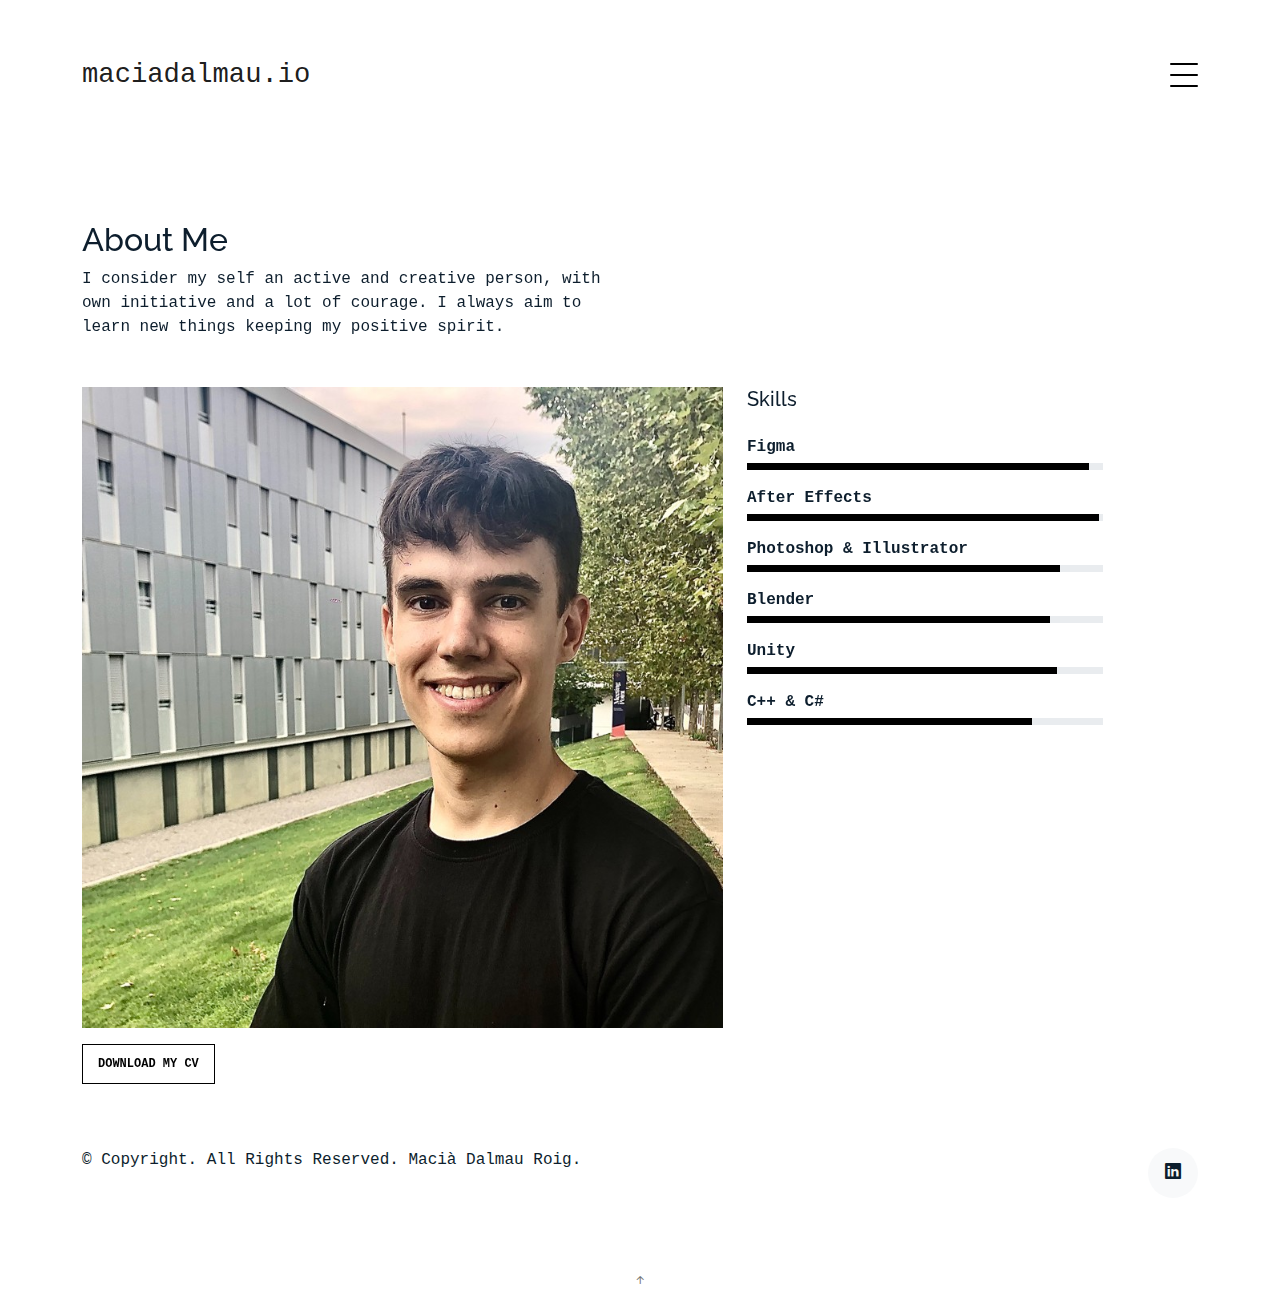
==== about.html @ d51afa18 "portfolio" ====
<!DOCTYPE html>
<html lang="en">

<head>
  <meta charset="utf-8">
  <meta content="width=device-width, initial-scale=1.0" name="viewport">

  <title>Macià Dalmau - About</title>
  <meta content="" name="description">
  <meta content="" name="keywords">

  <!-- Favicons -->
  <link href="assets/img/favicon.png" rel="icon">
  <link href="assets/img/apple-touch-icon.png" rel="apple-touch-icon">

  <!-- Google Fonts -->
  <link href="https://fonts.googleapis.com/css?family=https://fonts.googleapis.com/css?family=Inconsolata:400,500,600,700|Raleway:400,400i,500,500i,600,600i,700,700i" rel="stylesheet">

  <!-- Vendor CSS Files -->
  <link href="assets/vendor/aos/aos.css" rel="stylesheet">
  <link href="assets/vendor/bootstrap/css/bootstrap.min.css" rel="stylesheet">
  <link href="assets/vendor/bootstrap-icons/bootstrap-icons.css" rel="stylesheet">
  <link href="assets/vendor/swiper/swiper-bundle.min.css" rel="stylesheet">

  <!-- Template Main CSS File -->
  <link href="assets/css/style.css" rel="stylesheet">

  <!-- =======================================================
  * Template Name: MyPortfolio - v4.7.0
  * Template URL: https://bootstrapmade.com/myportfolio-bootstrap-portfolio-website-template/
  * Author: BootstrapMade.com
  * License: https://bootstrapmade.com/license/
  ======================================================== -->
</head>

<body>

  <!-- ======= Navbar ======= -->
  <div class="collapse navbar-collapse custom-navmenu" id="main-navbar">
    <div class="container py-2 py-md-5">
      <div class="row align-items-start">
        <div class="col-md-12">
          <ul class="custom-menu">
            <li class="active"><a href="index.html">Home</a></li>
            <li><a href="about.html">About Me</a></li>
            <li><a href="contact.html">Contact</a></li>
          </ul>
        </div>
      </div>
    </div>
  </div>

  <nav class="navbar navbar-light custom-navbar">
    <div class="container">
      <a class="navbar-brand" href="index.html">maciadalmau.io</a>
      <a href="#" class="burger" data-bs-toggle="collapse" data-bs-target="#main-navbar">
        <span></span>
      </a>
    </div>
  </nav>

  <main id="main">

    <section class="section pb-5">
      <div class="container">
        <div class="row mb-5 align-items-end">
          <div class="col-md-6" data-aos="fade-up">

            <h2>About Me</h2>
            <p class="mb-0">I consider my self an active and creative person, with own initiative and a lot of courage.
              I always aim to learn new things keeping my positive spirit. </p>
          </div>

        </div>

        <div class="row">
          <div class="col-md-4 ml-auto order-2" data-aos="fade-up">
            <h3 class="h3 mb-4">Skills</h3>
            <ul class="list-unstyled">
              <li class="mb-3">
                <div class="d-flex mb-1">
                  <strong>Figma</strong>
                </div>
                <div class="progress custom-progress">
                  <div class="progress-bar" role="progressbar" style="width: 96%" aria-valuenow="96" aria-valuemin="0" aria-valuemax="100"></div>
                </div>
              </li>
              <li class="mb-3">
                <div class="d-flex mb-1">
                  <strong>After Effects</strong>
                </div>
                <div class="progress custom-progress">
                  <div class="progress-bar" role="progressbar" style="width: 99%" aria-valuenow="99" aria-valuemin="0" aria-valuemax="100"></div>
                </div>
              </li>
              <li class="mb-3">
                <div class="d-flex mb-1">
                  <strong>Photoshop & Illustrator</strong>
                </div>
                <div class="progress custom-progress">
                  <div class="progress-bar" role="progressbar" style="width: 88%" aria-valuenow="88" aria-valuemin="0" aria-valuemax="100"></div>
                </div>
              </li>
              <li class="mb-3">
                <div class="d-flex mb-1">
                  <strong>Blender</strong>
                </div>
                <div class="progress custom-progress">
                  <div class="progress-bar" role="progressbar" style="width: 85%" aria-valuenow="85" aria-valuemin="0" aria-valuemax="100"></div>
                </div>
              </li>
              <li class="mb-3">
                <div class="d-flex mb-1">
                  <strong>Unity</strong>
                </div>
                <div class="progress custom-progress">
                  <div class="progress-bar" role="progressbar" style="width: 87%" aria-valuenow="87" aria-valuemin="0" aria-valuemax="100"></div>
                </div>
              </li>
              <li class="mb-3">
                <div class="d-flex mb-1">
                  <strong>C++ & C#</strong>
                </div>
                <div class="progress custom-progress">
                  <div class="progress-bar" role="progressbar" style="width: 80%" aria-valuenow="80" aria-valuemin="0" aria-valuemax="100"></div>
                </div>
              </li>
              
            </ul>
          </div>

          <div class="col-md-7 mb-5 mb-md-0" data-aos="fade-up">
            <p><img src="assets/img/person_1_sq.jfif" alt="Image" class="img-fluid"></p>
            <p><a href="assets/img/MaciaDalmau_CV.pdf" class="readmore">Download my CV</a></p>
          </div>

        </div>

      </div>

    </section>

  </main><!-- End #main -->

  <!-- ======= Footer ======= -->
  <footer class="footer" role="contentinfo">
    <div class="container">
      <div class="row">
        <div class="col-sm-6">
          <p class="mb-1">&copy; Copyright. All Rights Reserved. Macià Dalmau Roig.</p>
          <div class="credits">
            <!--
            All the links in the footer should remain intact.
            You can delete the links only if you purchased the pro version.
            Licensing information: https://bootstrapmade.com/license/
            Purchase the pro version with working PHP/AJAX contact form: https://bootstrapmade.com/buy/?theme=MyPortfolio
          -->
          </div>
        </div>
        <div class="col-sm-6 social text-md-end">
          <a href="https://es.linkedin.com/in/maci%C3%A0-dalmau-roig-15204520a"><span class="bi bi-linkedin"></span></a>
        </div>
      </div>
    </div>
  </footer>

  <a href="#" class="back-to-top d-flex align-items-center justify-content-center"><i class="bi bi-arrow-up-short"></i></a>

  <!-- Vendor JS Files -->
  <script src="assets/vendor/aos/aos.js"></script>
  <script src="assets/vendor/bootstrap/js/bootstrap.bundle.min.js"></script>
  <script src="assets/vendor/isotope-layout/isotope.pkgd.min.js"></script>
  <script src="assets/vendor/swiper/swiper-bundle.min.js"></script>
  <script src="assets/vendor/php-email-form/validate.js"></script>

  <!-- Template Main JS File -->
  <script src="assets/js/main.js"></script>

</body>

</html>
---- assets/css/style.css ----
/**
* Template Name: MyPortfolio - v4.7.0
* Template URL: https://bootstrapmade.com/myportfolio-bootstrap-portfolio-website-template/
* Author: BootstrapMade.com
* License: https://bootstrapmade.com/license/
*/

/*--------------------------------------------------------------
# General
--------------------------------------------------------------*/

.iframe-container{
  position: relative;
  width: 100%;
  padding-bottom: 56.25%; 
  height: 0;
}
.iframe-container iframe{
  position: absolute;
  top:0;
  left: 0;
  width: 100%;
  height: 100%;
}

body {
  font-family: "Inconsolata", monospace;
  color: #0d1e2d;
}

a {
  color: #777;
  text-decoration: none;
}

a:hover {
  color: #000;
}

h1, h2, h3, h4, h5, h6, .font-heading {
  font-family: "Raleway", sans-serif;
}

.section {
  padding: 7rem 0;
}

.filters a {
  text-decoration: none;
  color: #000;
  display: inline-block;
  padding-left: 10px;
  padding-right: 10px;
  position: relative;
}
.filters a:hover, .filters a:focus, .filters a:active {
  text-decoration: none;
}
.filters a:hover:before {
  content: "";
  position: absolute;
  left: 10px;
  right: 10px;
  bottom: 0;
  height: 1px;
  background-color: #000;
}
.filters a.active {
  color: #000;
}
.filters a.active:before {
  content: "";
  position: absolute;
  left: 10px;
  right: 10px;
  bottom: 0;
  height: 1px;
  background-color: #000;
}

.item {
  border: none;
  margin-bottom: 30px;
}
.item .item-wrap {
  display: block;
  position: relative;
  overflow: hidden;
}
.item .item-wrap:after {
  z-index: 2;
  position: absolute;
  content: "";
  top: 0;
  left: 0;
  right: 0;
  bottom: 0;
  background: rgba(0, 0, 0, 0.4);
  visibility: hidden;
  opacity: 0;
  transition: 0.3s all ease-in-out;
}
.item .item-wrap img {
  transition: 0.3s transform ease;
  transform: scale(1);
}
.item .item-wrap > .work-info {
  position: absolute;
  top: 50%;
  width: 100%;
  text-align: center;
  z-index: 3;
  transform: translateY(-50%);
  color: #fff;
  opacity: 0;
  visibility: hidden;
  margin-top: 20px;
  transition: 0.3s all ease;
}
.item .item-wrap > .work-info h3 {
  font-size: 20px;
  margin-bottom: 0;
}
.item .item-wrap > .work-info span {
  font-size: 14px;
  text-transform: uppercase;
  letter-spacing: 0.2rem;
}
.item .item-wrap:hover {
  text-decoration: none;
}
.item .item-wrap:hover img {
  transform: scale(1.05);
}
.item .item-wrap:hover:after {
  opacity: 1;
  visibility: visible;
}
.item .item-wrap:hover .work-info {
  margin-top: 0px;
  opacity: 1;
  visibility: visible;
}

.testimonial-wrap {
  padding: 50px 50px 80px 50px;
  background: #eceff2;
}
.testimonial-wrap .testimonial {
  text-align: center;
  max-width: 500px;
  margin: 0 auto;
}
.testimonial-wrap .testimonial img {
  border-radius: 50%;
  width: 120px;
  margin: 0 auto 30px auto;
}
.testimonial-wrap .testimonial blockquote p {
  font-size: 20px;
}

.h3 {
  font-size: 20px;
}

.h4 {
  font-size: 16px;
}

.heading {
  font-size: 28px;
}

.readmore {
  display: inline-block;
  border: 1px solid #000;
  padding: 10px 15px;
  font-size: 12px;
  text-transform: uppercase;
  color: #000;
  transition: 0.2s all ease;
  font-weight: 700;
}
.readmore:active, .readmore:focus, .readmore:hover {
  outline: none;
}
.readmore:hover {
  color: #fff;
  text-decoration: none;
  background: #000;
}

.testimonials-slider .swiper-pagination {
  margin-top: -60px;
  position: relative;
}
.testimonials-slider .swiper-pagination .swiper-pagination-bullet {
  width: 12px;
  height: 12px;
  background-color: rgba(13, 30, 45, 0.3);
  opacity: 1;
}
.testimonials-slider .swiper-pagination .swiper-pagination-bullet-active {
  background-color: rgba(13, 30, 45, 0.6);
}

.sticky-content {
  position: sticky;
  position: -webkit-sticky;
  top: 0;
  /* required */
}

.list-line li {
  margin-bottom: 10px;
  position: relative;
  padding-left: 30px;
}
.list-line li:before {
  content: "";
  position: absolute;
  left: 0;
  top: 0.7rem;
  width: 10px;
  height: 2px;
  background: #000;
}

.form-control {
  border-radius: 0;
  background: #f8f9fa;
  border: 1px solid transparent;
  padding-top: 10px !important;
  padding-bottom: 10px !important;
}
.form-control:active, .form-control:focus {
  background: #eff1f4;
  outline: none;
  box-shadow: none;
  border: 1px solid transparent;
}

.custom-progress {
  height: 7px;
  border-radius: 0;
}
.custom-progress .progress-bar {
  background: #000;
}

/* Services */
.services i {
  font-size: 40px;
}
.services h4 {
  padding-top: 10px;
}

/* Contact Form */
.php-email-form .error-message {
  display: none;
  color: #fff;
  background: #ed3c0d;
  text-align: left;
  padding: 15px;
  font-weight: 600;
}
.php-email-form .error-message br + br {
  margin-top: 25px;
}
.php-email-form .sent-message {
  display: none;
  color: #fff;
  background: #18d26e;
  text-align: center;
  padding: 15px;
  font-weight: 600;
}
.php-email-form .loading {
  display: none;
  background: #fff;
  text-align: center;
  padding: 15px;
}
.php-email-form .loading:before {
  content: "";
  display: inline-block;
  border-radius: 50%;
  width: 24px;
  height: 24px;
  margin: 0 10px -6px 0;
  border: 3px solid #18d26e;
  border-top-color: #eee;
  -webkit-animation: animate-loading 1s linear infinite;
  animation: animate-loading 1s linear infinite;
}

@-webkit-keyframes animate-loading {
  0% {
    transform: rotate(0deg);
  }
  100% {
    transform: rotate(360deg);
  }
}

@keyframes animate-loading {
  0% {
    transform: rotate(0deg);
  }
  100% {
    transform: rotate(360deg);
  }
}
/*--------------------------------------------------------------
# Header
--------------------------------------------------------------*/
/* Custom Navmenu */
.custom-navmenu {
  background: #0d1e2d;
  text-align: right;
}
.custom-navmenu .custom-menu, .custom-navmenu .custom-menu li {
  padding: 0;
  margin: 0;
  list-style: none;
}
.custom-navmenu .custom-menu li {
  margin-bottom: 0;
  font-size: 20px;
}
.custom-navmenu .custom-menu li a {
  color: #fff;
  padding: 10px 0 !important;
}
.custom-navmenu .custom-menu li a:hover {
  text-decoration: none;
}
.custom-navmenu .custom-menu li.active a {
  text-decoration: underline;
}
.custom-navmenu h3 {
  font-size: 20px;
  color: #fff;
}
.custom-navmenu p {
  color: rgba(255, 255, 255, 0.6);
}
.custom-navmenu a {
  color: rgba(255, 255, 255, 0.7);
}
.custom-navmenu a:hover {
  color: #fff;
}

/* Custom Navbar */
.custom-navbar {
  padding-top: 50px;
  width: 100%;
}
@media (max-width: 780px) {
  .custom-navbar > .container {
    padding-right: 0;
    padding-left: 0;
  }
}
.custom-navbar .navbar-brand {
  font-size: 1.7rem;
}

/* Burger */
.burger {
  width: 28px;
  height: 32px;
  cursor: pointer;
  position: relative;
}

.burger:before, .burger span, .burger:after {
  width: 100%;
  height: 2px;
  display: block;
  background: #000;
  border-radius: 2px;
  position: absolute;
  opacity: 1;
}

.burger:before, .burger:after {
  transition: top 0.35s cubic-bezier(0.23, 1, 0.32, 1), transform 0.35s cubic-bezier(0.23, 1, 0.32, 1), opacity 0.35s cubic-bezier(0.23, 1, 0.32, 1), background-color 1.15s cubic-bezier(0.86, 0, 0.07, 1);
  -webkit-transition: top 0.35s cubic-bezier(0.23, 1, 0.32, 1), -webkit-transform 0.35s cubic-bezier(0.23, 1, 0.32, 1), opacity 0.35s cubic-bezier(0.23, 1, 0.32, 1), background-color 1.15s cubic-bezier(0.86, 0, 0.07, 1);
  content: "";
}

.burger:before {
  top: 4px;
}

.burger span {
  top: 15px;
}

.burger:after {
  top: 26px;
}

/* Hover */
.burger:hover:before {
  top: 7px;
}

.burger:hover:after {
  top: 23px;
}

/* Click */
.burger.active span {
  opacity: 0;
}

.burger.active:before, .burger.active:after {
  top: 40%;
}

.burger.active:before {
  transform: rotate(45deg);
}

.burger.active:after {
  transform: rotate(-45deg);
}

.burger:focus {
  outline: none;
}

/*--------------------------------------------------------------
# Footer
--------------------------------------------------------------*/
.footer {
  padding: 0 0 4rem 0;
}
.footer a {
  color: #000;
}

.social a {
  display: inline-block;
  width: 50px;
  height: 50px;
  border-radius: 50%;
  background: #f8f9fa;
  position: relative;
  text-align: center;
  color: #0d1e2d;
}
.social a span {
  display: inline-block;
  left: 50%;
  position: absolute;
  top: 50%;
  transform: translate(-50%, -50%);
}
.social a:hover {
  color: #000;
}
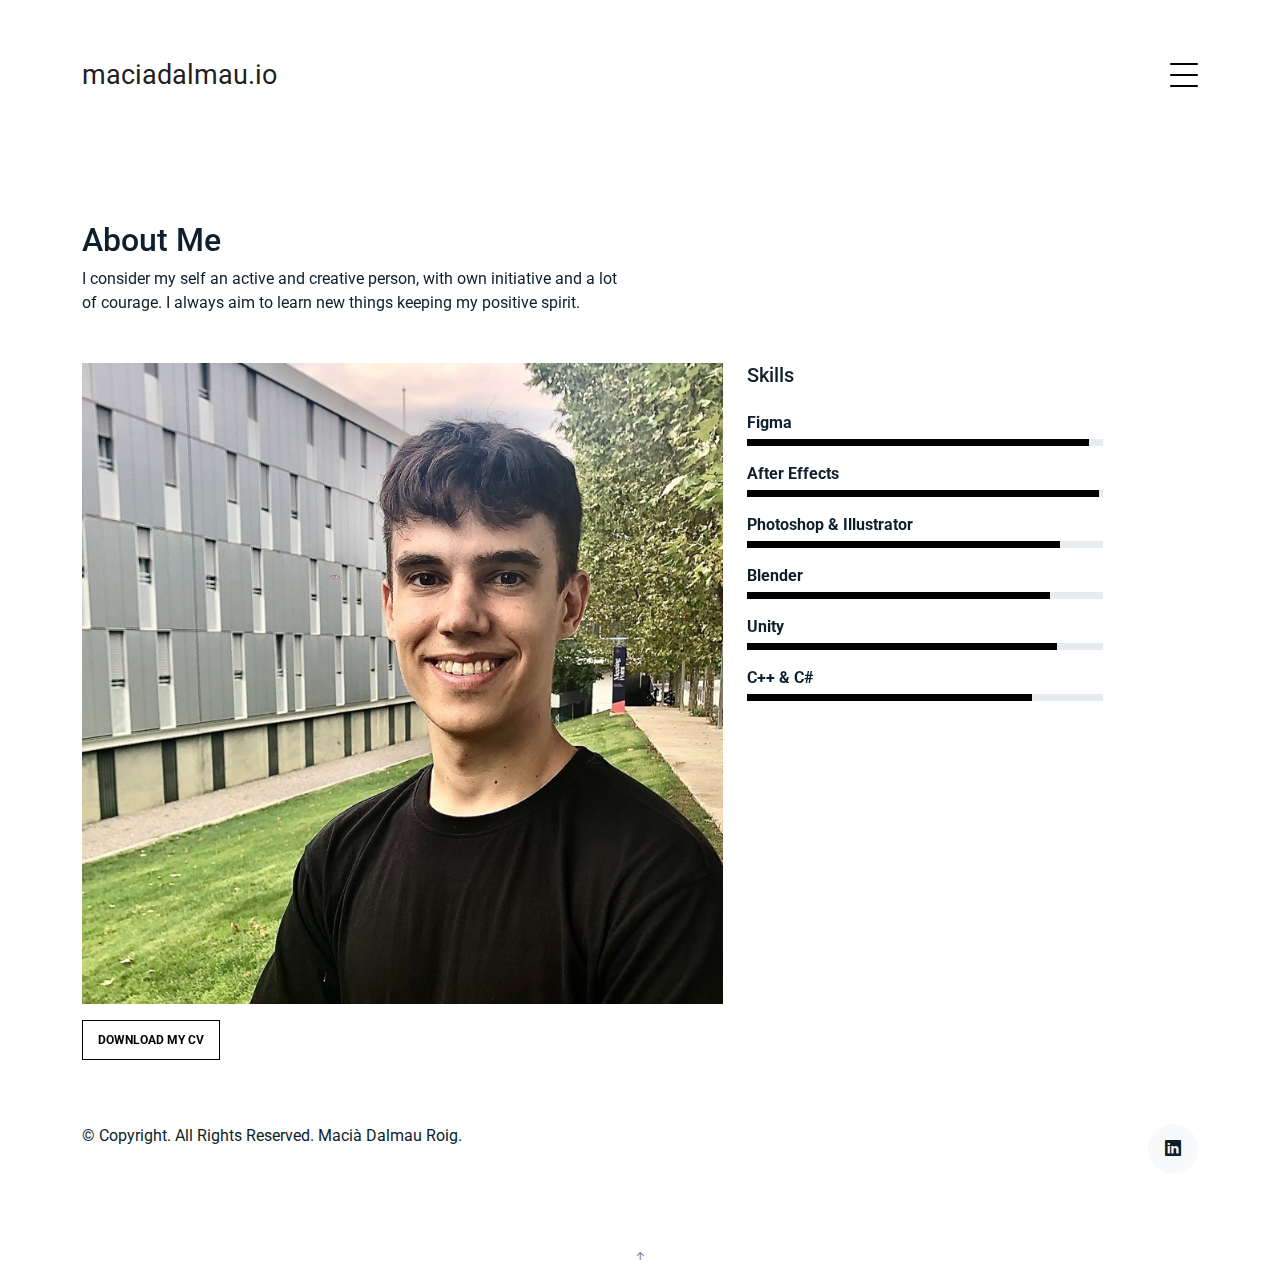
==== commit bf1e1cdd: "fonts updated" ====
--- a/about.html
+++ b/about.html
@@ -14,7 +14,7 @@
   <link href="assets/img/apple-touch-icon.png" rel="apple-touch-icon">
 
   <!-- Google Fonts -->
-  <link href="https://fonts.googleapis.com/css?family=https://fonts.googleapis.com/css?family=Inconsolata:400,500,600,700|Raleway:400,400i,500,500i,600,600i,700,700i" rel="stylesheet">
+  <link href="https://fonts.googleapis.com/css?family=https://fonts.googleapis.com/css?family=Inconsolata:400,500,600,700|Raleway:400,400i,500,500i,600,600i,700,700i|Roboto:400,400i,500,500i,600,600i,700,700i" rel="stylesheet">
 
   <!-- Vendor CSS Files -->
   <link href="assets/vendor/aos/aos.css" rel="stylesheet">
--- a/assets/css/style.css
+++ b/assets/css/style.css
@@ -24,7 +24,7 @@
 }
 
 body {
-  font-family: "Inconsolata", monospace;
+  font-family: "Roboto", sans-serif;
   color: #0d1e2d;
 }
 
@@ -38,7 +38,7 @@
 }
 
 h1, h2, h3, h4, h5, h6, .font-heading {
-  font-family: "Raleway", sans-serif;
+  font-family: "Roboto", sans-serif;
 }
 
 .section {
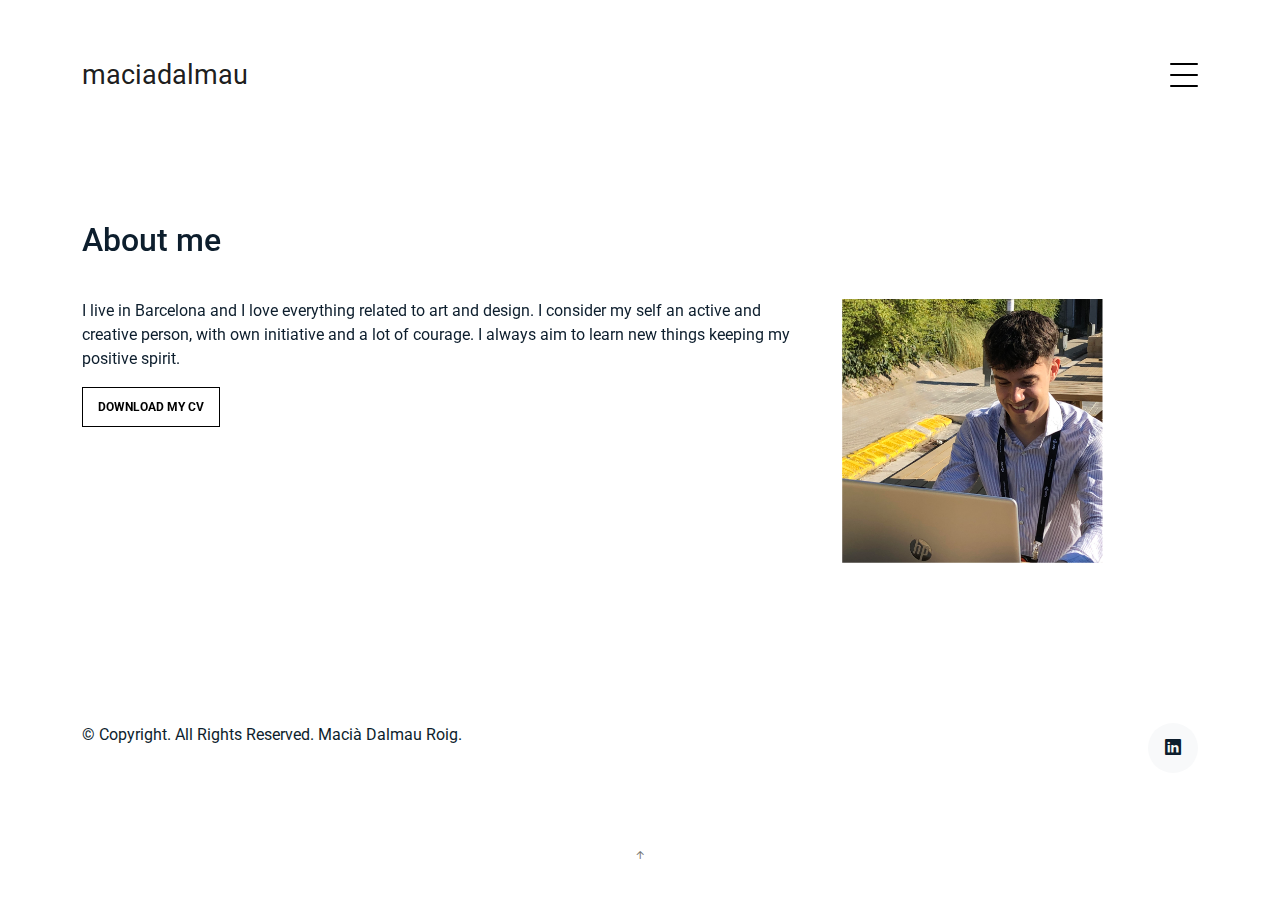
==== commit 867445b2: "polish" ====
--- a/about.html
+++ b/about.html
@@ -14,7 +14,9 @@
   <link href="assets/img/apple-touch-icon.png" rel="apple-touch-icon">
 
   <!-- Google Fonts -->
-  <link href="https://fonts.googleapis.com/css?family=https://fonts.googleapis.com/css?family=Inconsolata:400,500,600,700|Raleway:400,400i,500,500i,600,600i,700,700i|Roboto:400,400i,500,500i,600,600i,700,700i" rel="stylesheet">
+  <link
+    href="https://fonts.googleapis.com/css?family=https://fonts.googleapis.com/css?family=Inconsolata:400,500,600,700|Raleway:400,400i,500,500i,600,600i,700,700i|Roboto:400,400i,500,500i,600,600i,700,700i"
+    rel="stylesheet">
 
   <!-- Vendor CSS Files -->
   <link href="assets/vendor/aos/aos.css" rel="stylesheet">
@@ -52,7 +54,7 @@
 
   <nav class="navbar navbar-light custom-navbar">
     <div class="container">
-      <a class="navbar-brand" href="index.html">maciadalmau.io</a>
+      <a class="navbar-brand" href="index.html">maciadalmau</a>
       <a href="#" class="burger" data-bs-toggle="collapse" data-bs-target="#main-navbar">
         <span></span>
       </a>
@@ -61,83 +63,35 @@
 
   <main id="main">
 
-    <section class="section pb-5">
+    <section class="section">
       <div class="container">
-        <div class="row mb-5 align-items-end">
+        <div class="row mb-4 align-items-center">
           <div class="col-md-6" data-aos="fade-up">
-
-            <h2>About Me</h2>
-            <p class="mb-0">I consider my self an active and creative person, with own initiative and a lot of courage.
-              I always aim to learn new things keeping my positive spirit. </p>
+            <h2>About me</h2>
+            <p></p>
           </div>
-
         </div>
-
-        <div class="row">
-          <div class="col-md-4 ml-auto order-2" data-aos="fade-up">
-            <h3 class="h3 mb-4">Skills</h3>
-            <ul class="list-unstyled">
-              <li class="mb-3">
-                <div class="d-flex mb-1">
-                  <strong>Figma</strong>
-                </div>
-                <div class="progress custom-progress">
-                  <div class="progress-bar" role="progressbar" style="width: 96%" aria-valuenow="96" aria-valuemin="0" aria-valuemax="100"></div>
-                </div>
-              </li>
-              <li class="mb-3">
-                <div class="d-flex mb-1">
-                  <strong>After Effects</strong>
-                </div>
-                <div class="progress custom-progress">
-                  <div class="progress-bar" role="progressbar" style="width: 99%" aria-valuenow="99" aria-valuemin="0" aria-valuemax="100"></div>
-                </div>
-              </li>
-              <li class="mb-3">
-                <div class="d-flex mb-1">
-                  <strong>Photoshop & Illustrator</strong>
-                </div>
-                <div class="progress custom-progress">
-                  <div class="progress-bar" role="progressbar" style="width: 88%" aria-valuenow="88" aria-valuemin="0" aria-valuemax="100"></div>
-                </div>
-              </li>
-              <li class="mb-3">
-                <div class="d-flex mb-1">
-                  <strong>Blender</strong>
-                </div>
-                <div class="progress custom-progress">
-                  <div class="progress-bar" role="progressbar" style="width: 85%" aria-valuenow="85" aria-valuemin="0" aria-valuemax="100"></div>
-                </div>
-              </li>
-              <li class="mb-3">
-                <div class="d-flex mb-1">
-                  <strong>Unity</strong>
-                </div>
-                <div class="progress custom-progress">
-                  <div class="progress-bar" role="progressbar" style="width: 87%" aria-valuenow="87" aria-valuemin="0" aria-valuemax="100"></div>
-                </div>
-              </li>
-              <li class="mb-3">
-                <div class="d-flex mb-1">
-                  <strong>C++ & C#</strong>
-                </div>
-                <div class="progress custom-progress">
-                  <div class="progress-bar" role="progressbar" style="width: 80%" aria-valuenow="80" aria-valuemin="0" aria-valuemax="100"></div>
-                </div>
-              </li>
-              
-            </ul>
-          </div>
-
-          <div class="col-md-7 mb-5 mb-md-0" data-aos="fade-up">
-            <p><img src="assets/img/person_1_sq.jfif" alt="Image" class="img-fluid"></p>
-            <p><a href="assets/img/MaciaDalmau_CV.pdf" class="readmore">Download my CV</a></p>
-          </div>
-
-        </div>
-
       </div>
 
+      <div class="site-section pb-0">
+        <div class="container">
+          <div class="row align-items-stretch">
+            <div class="col-md-8" data-aos="fade-up">
+              <p> I live in Barcelona and I love everything related to art and design. I consider my self an
+                active and creative person, with own initiative and a lot of courage.
+                I always aim to learn new things keeping my positive spirit. </p>
+              <a href="assets/img/MaciaDalmau_CV.pdf" class="readmore">Download my CV</a>
+            </div>
+            <div class="col-md-3 ml-auto" data-aos="fade-up" data-aos-delay="100">
+              <div class="sticky-content">
+                <div class="mb-5">
+                  <img src="assets/img/MaciaDalmau.png" alt="Image" class="img-fluid">
+                </div>
+                </p>
+              </div>
+            </div>
+          </div>
+        </div>
     </section>
 
   </main><!-- End #main -->
@@ -164,7 +118,8 @@
     </div>
   </footer>
 
-  <a href="#" class="back-to-top d-flex align-items-center justify-content-center"><i class="bi bi-arrow-up-short"></i></a>
+  <a href="#" class="back-to-top d-flex align-items-center justify-content-center"><i
+      class="bi bi-arrow-up-short"></i></a>
 
   <!-- Vendor JS Files -->
   <script src="assets/vendor/aos/aos.js"></script>
